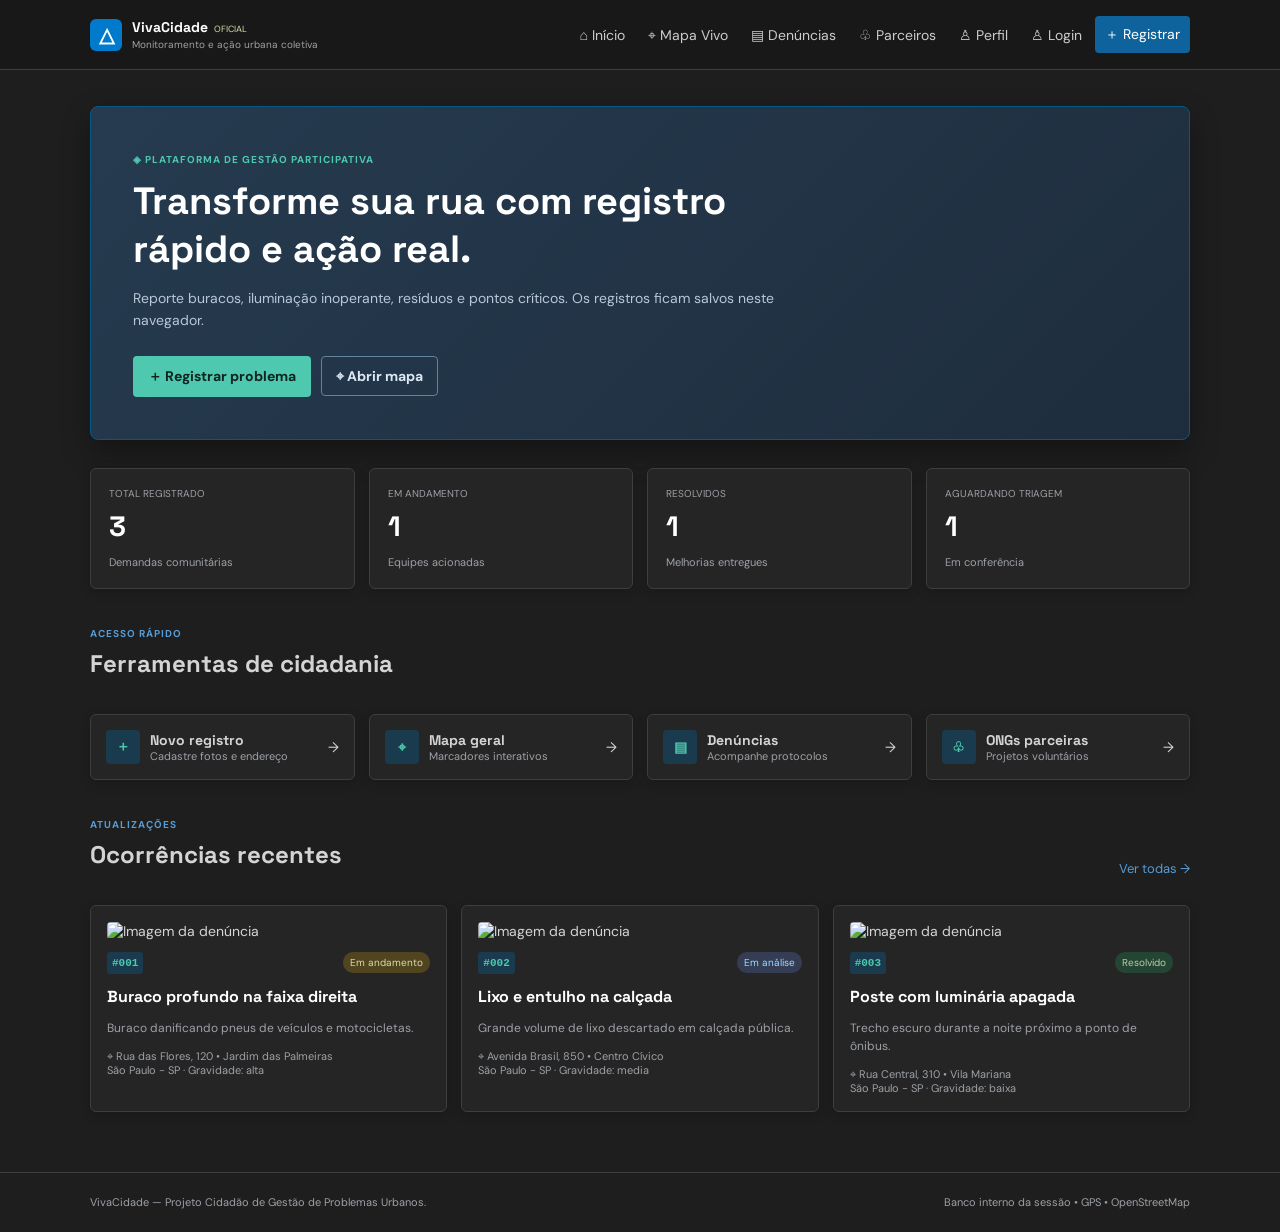
==== index.html @ a3eb6808 "Protítipo PJI" ====
<!doctype html>
<html lang="pt-BR">
<head>
  <meta charset="UTF-8">
  <meta name="viewport" content="width=device-width, initial-scale=1.0">
  <meta name="description" content="VivaCidade: registro colaborativo de problemas urbanos">
  <title>VivaCidade | Problemas Urbanos</title>
  <link rel="preconnect" href="https://fonts.googleapis.com">
  <link rel="preconnect" href="https://fonts.gstatic.com" crossorigin>
  <link href="https://fonts.googleapis.com/css2?family=DM+Sans:wght@400;500;700&family=Space+Grotesk:wght@500;700&display=swap" rel="stylesheet">
  <link rel="stylesheet" href="https://unpkg.com/leaflet@1.9.4/dist/leaflet.css">
  <link rel="stylesheet" href="/style.css">
</head>
<body>
  <header class="topbar">
    <a class="brand" href="#inicio"><b>△</b><span><strong>VivaCidade</strong><small>OFICIAL</small><em>Monitoramento e ação urbana coletiva</em></span></a>
    <button class="menu-toggle" id="menuToggle" aria-label="Abrir menu">☰</button>
    <nav id="mainNav">
      <a href="#inicio">⌂ Início</a><a href="#mapa">⌖ Mapa Vivo</a><a href="#denuncias">▤ Denúncias</a>
      <a href="#colaboradores">♧ Parceiros</a><a href="#perfil">♙ Perfil</a><a href="#login">♙ Login</a>
      <a class="nav-cta" href="#registrar">＋ Registrar</a>
    </nav>
  </header>

  <main class="shell">
    <section class="view" data-view="login" hidden>
      <div class="page-title"><span class="eyebrow muted">Acesso cidadão</span><h1>Entrar na VivaCidade</h1><p>Use sua conta para acompanhar denúncias.</p></div>
      <form id="loginForm" class="panel auth-panel">
        <div class="auth-badge">△</div>
        <label>E-mail<input id="loginEmail" type="email" required placeholder="voce@exemplo.com"></label>
        <label>Senha<input id="loginPassword" type="password" required minlength="6" placeholder="Mínimo de 6 caracteres"></label>
        <button class="button primary" type="submit">Entrar</button>
        <p class="hint">Demo local: a conta é criada somente neste navegador.</p>
      </form>
    </section>

    <section class="view" data-view="inicio">
      <div class="hero"><span class="eyebrow">◈ Plataforma de gestão participativa</span><h1>Transforme sua rua com registro rápido e ação real.</h1><p>Reporte buracos, iluminação inoperante, resíduos e pontos críticos. Os registros ficam salvos neste navegador.</p><div class="actions"><a class="button lime" href="#registrar">＋ Registrar problema</a><a class="button ghost" href="#mapa">⌖ Abrir mapa</a></div></div>
      <div id="stats" class="stats"></div>
      <div class="section-title"><div><span class="eyebrow muted">Acesso rápido</span><h2>Ferramentas de cidadania</h2></div></div>
      <div class="quick-grid"><a href="#registrar" class="quick"><b>＋</b><span><strong>Novo registro</strong><small>Cadastre fotos e endereço</small></span>→</a><a href="#mapa" class="quick"><b>⌖</b><span><strong>Mapa geral</strong><small>Marcadores interativos</small></span>→</a><a href="#denuncias" class="quick"><b>▤</b><span><strong>Denúncias</strong><small>Acompanhe protocolos</small></span>→</a><a href="#colaboradores" class="quick"><b>♧</b><span><strong>ONGs parceiras</strong><small>Projetos voluntários</small></span>→</a></div>
      <div class="section-title"><div><span class="eyebrow muted">Atualizações</span><h2>Ocorrências recentes</h2></div><a class="text-link" href="#denuncias">Ver todas →</a></div>
      <div id="recentComplaints" class="cards"></div>
    </section>

    <section class="view" data-view="registrar" hidden>
      <div class="page-title"><span class="eyebrow muted">Protocolo cidadão digital</span><h1>Registrar problema urbano</h1><p>Os dados ficam no banco interno enquanto esta aba estiver aberta.</p></div>
      <form id="complaintForm" class="panel form-panel"><div class="form-grid">
        <label>Categoria<select id="category"><option value="buraco_na_rua">Buraco na rua</option><option value="lixo_acumulado">Lixo e entulho</option><option value="iluminacao_publica">Iluminação pública</option><option value="alagamento">Alagamento</option><option value="calcada_danificada">Calçada danificada</option><option value="outro">Outro</option></select></label>
        <label>Título<input id="title" required maxlength="120" placeholder="Ex.: Buraco em frente ao número 120"></label>
        <label class="full">Descrição<textarea id="description" required minlength="8" placeholder="Explique o problema e seu impacto."></textarea></label>
        <label>Gravidade<select id="severity"><option value="baixa">Baixa</option><option value="media" selected>Média</option><option value="alta">Alta</option><option value="urgente">Urgente</option></select></label>
        <label>Seu nome<input id="reporterName" value="Morador Local" maxlength="80"></label><label>E-mail<input id="reporterEmail" type="email" value="morador@cidade.org"></label>
        <label class="full">Endereço específico<input id="address" required value="Rua das Flores, 120" placeholder="Avenida Doutor Tancredo de Almeida Neves, 436 - Jardim Sevilha"></label><label>Bairro / Região<input id="neighborhood" value="Jardim Central"></label><label>Cidade / Estado<input id="cityState" required value="São Paulo - SP" placeholder="São Paulo - SP"></label>
        <div class="location"><button type="button" class="button outline" id="useGps">⌖ Usar GPS</button><span id="coordinates">Coordenadas padrão de São Paulo</span></div>
        <label class="full upload">Foto da ocorrência<input id="complaintImage" type="file" accept="image/*"><span id="imageName">Nenhuma imagem selecionada</span></label>
      </div><div class="form-actions"><a class="button ghost-dark" href="#inicio">Cancelar</a><button class="button primary" type="submit">✓ Salvar denúncia</button></div></form>
    </section>

    <section class="view" data-view="denuncias" hidden><div class="page-title row"><div><span class="eyebrow muted">Histórico local</span><h1>Denúncias e ocorrências</h1><p>Busque, apoie e altere o status das ocorrências.</p></div><a class="button primary" href="#registrar">＋ Nova denúncia</a></div><div class="filters"><input id="search" placeholder="Buscar por código, rua ou palavra-chave..."><select id="statusFilter"><option value="">Todos os status</option><option value="em_analise">Em análise</option><option value="em_andamento">Em andamento</option><option value="resolvido">Resolvido</option></select><select id="categoryFilter"><option value="">Todas as categorias</option><option value="buraco_na_rua">Buracos</option><option value="lixo_acumulado">Lixo</option><option value="iluminacao_publica">Iluminação</option><option value="alagamento">Alagamentos</option></select></div><div id="complaintsList" class="stack"></div></section>

    <section class="view" data-view="mapa" hidden><div class="page-title row"><div><span class="eyebrow muted">Geolocalização</span><h1>Mapa Vivo da Cidade</h1><p>Veja os pontos registrados pela comunidade.</p></div><button class="button outline" id="mapGps">⌖ Centralizar no GPS</button></div><div class="map-layout"><div class="map-panel"><div id="mapStatus" class="map-status">Mapa OpenStreetMap pronto</div><div id="mapCanvas"></div></div><aside id="mapDetails" class="panel empty">Selecione uma ocorrência no mapa.</aside></div><div id="mapCards" class="cards compact"></div></section>

    <section class="view" data-view="perfil" hidden><div class="page-title"><span class="eyebrow muted">Preferências</span><h1>Meu perfil</h1><p>As alterações ficam salvas automaticamente.</p></div><div class="two-col"><form id="profileForm" class="panel"><div class="avatar-row"><div id="avatarPreview" class="avatar">♙</div><label class="button outline">Escolher foto<input id="avatarImage" type="file" accept="image/*" hidden></label></div><label>Nome completo<input id="profileName" required></label><label>E-mail<input id="profileEmail" required type="email"></label><label>Bairro de atuação<input id="profileNeighborhood" required></label><label class="check"><input id="notifications" type="checkbox"> Receber notificações</label><button class="button primary">Salvar alterações</button></form><div class="panel summary"><span class="eyebrow muted">Resumo</span><h2 id="profileSummary">Cidadão Participativo</h2><p id="profileSummaryEmail"></p><hr><p><strong id="profileCount">0</strong> denúncias cadastradas</p><p class="success">● Conta ativa</p></div></div></section>

    <section class="view" data-view="colaboradores" hidden><div class="page-title row"><div><span class="eyebrow muted">Rede de impacto</span><h1>ONGs e parceiros</h1><p>Organizações cadastradas pela comunidade.</p></div><button class="button primary" id="showOrgForm">＋ Cadastrar organização</button></div><form id="orgForm" class="panel form-panel" hidden><div class="form-grid"><label>Nome da organização<input id="orgName" required></label><label>Categoria<input id="orgCategory" required></label><label class="full">Descrição curta<input id="orgTagline" required></label><label class="full">Áreas de atuação<textarea id="orgFocus" required></textarea></label><label class="full upload">Imagem<input id="orgImage" type="file" accept="image/*"><span id="orgImageName">Nenhuma imagem selecionada</span></label></div><div class="form-actions"><button type="button" class="button ghost-dark" id="cancelOrg">Cancelar</button><button class="button primary">Salvar organização</button></div></form><div id="orgList" class="cards"></div></section>
  </main>
  <div id="toast" role="status"></div><footer>VivaCidade — Projeto Cidadão de Gestão de Problemas Urbanos.<span>Banco interno da sessão • GPS • OpenStreetMap</span></footer>
  <script src="https://unpkg.com/leaflet@1.9.4/dist/leaflet.js"></script><script src="/app.js"></script>
</body>
</html>
---- style.css ----
:root {
    --bg: #1e1e1e;
    --panel: #252526;
    --panel2: #2d2d30;
    --line: #3e3e42;
    --text: #d4d4d4;
    --muted: #9da1a6;
    --green: #4ec9b0;
    --blue: #569cd6;
    --yellow: #dcdcaa;
    --red: #f48771;
    --shadow: 0 12px 30px #0005;
}

* {
    box-sizing: border-box;
}

html {
    scroll-behavior: smooth;
}

body {
    margin: 0;
    background: var(--bg);
    color: var(--text);
    font: 14px "DM Sans", sans-serif;
}

h1,
h2,
h3,
strong {
    font-family: "Space Grotesk", sans-serif;
}

h1 {
    font-size: 38px;
    margin: 10px 0;
}

h2 {
    font-size: 24px;
    margin: 7px 0;
}

a {
    color: inherit;
    text-decoration: none;
}

button,
input,
select,
textarea {
    font: inherit;
}

button,
.button {
    cursor: pointer;
}

.topbar {
    height: 70px;
    background: #181818;
    border-bottom: 1px solid var(--line);
    display: flex;
    align-items: center;
    justify-content: space-between;
    padding: 0 max(20px, calc((100% - 1100px) / 2));
    position: sticky;
    top: 0;
    z-index: 5;
}

.brand {
    display: flex;
    align-items: center;
    gap: 10px;
}

.brand>b {
    display: grid;
    place-items: center;
    width: 32px;
    height: 32px;
    border-radius: 6px;
    background: #007acc;
    color: white;
    font-size: 20px;
}

.brand strong {
    color: #fff;
}

.brand small {
    color: var(--yellow);
    font-size: 9px;
    margin-left: 6px;
}

.brand em {
    display: block;
    color: var(--muted);
    font-size: 10px;
    font-style: normal;
    margin-top: 2px;
}

nav {
    display: flex;
    gap: 3px;
    align-items: center;
    color: #ccc;
}

nav a {
    padding: 9px 10px;
    border-radius: 4px;
}

nav a:hover,
nav a:focus {
    background: #37373d;
    color: #fff;
}

nav .nav-cta {
    background: #0e639c;
    color: #fff;
}

.menu-toggle {
    display: none;
    background: none;
    border: 0;
    color: #ddd;
    font-size: 24px;
}

.shell {
    width: min(1100px, calc(100% - 32px));
    margin: 36px auto 60px;
}

.view[hidden] {
    display: none;
}

.hero {
    padding: 42px;
    border: 1px solid #075985;
    background: linear-gradient(135deg, #263b50, #1e2d3d);
    border-radius: 8px;
    box-shadow: var(--shadow);
}

.hero h1 {
    max-width: 690px;
    color: #fff;
}

.hero p {
    max-width: 700px;
    line-height: 1.6;
    color: #b8c7d9;
}

.eyebrow {
    text-transform: uppercase;
    letter-spacing: .1em;
    font-size: 10px;
    color: var(--green);
    font-weight: 700;
}

.muted {
    color: var(--blue);
}

.actions,
.form-actions,
.row,
.avatar-row,
.location {
    display: flex;
    align-items: center;
    gap: 10px;
}

.actions {
    margin-top: 24px;
}

.button {
    display: inline-flex;
    align-items: center;
    justify-content: center;
    border: 1px solid transparent;
    border-radius: 4px;
    padding: 10px 14px;
    font-weight: 700;
    transition: .18s;
}

.button:hover {
    filter: brightness(1.15);
}

.primary {
    background: #0e639c;
    color: #fff;
}

.lime {
    background: #4ec9b0;
    color: #10251f;
}

.ghost {
    border-color: #63829c;
    background: transparent;
    color: #dce8f4;
}

.ghost-dark {
    border-color: var(--line);
    background: transparent;
    color: var(--text);
}

.outline {
    border-color: #5b6570;
    background: transparent;
    color: var(--green);
}

.stats,
.quick-grid,
.cards {
    display: grid;
    grid-template-columns: repeat(4, 1fr);
    gap: 14px;
    margin: 28px 0;
}

.stat,
.panel,
.quick,
.complaint-card,
.org-card {
    background: var(--panel);
    border: 1px solid var(--line);
    border-radius: 6px;
    box-shadow: 0 3px 12px #0003;
}

.stat {
    padding: 18px;
}

.stat small {
    display: block;
    color: var(--muted);
    text-transform: uppercase;
    font-size: 10px;
}

.stat strong {
    display: block;
    font-size: 28px;
    color: #fff;
    margin: 8px 0;
}

.stat span,
.quick small {
    font-size: 11px;
    color: var(--muted);
}

.section-title,
.page-title {
    margin: 34px 0 18px;
}

.section-title {
    display: flex;
    justify-content: space-between;
    align-items: end;
}

.text-link {
    color: var(--blue);
    font-size: 13px;
}

.quick {
    display: flex;
    align-items: center;
    gap: 10px;
    padding: 15px;
}

.quick>b {
    display: grid;
    place-items: center;
    width: 34px;
    height: 34px;
    background: #193b4d;
    color: var(--green);
    border-radius: 4px;
}

.quick span {
    flex: 1;
}

.quick strong,
.quick small {
    display: block;
}

.cards {
    grid-template-columns: repeat(3, 1fr);
}

.cards.compact {
    grid-template-columns: repeat(4, 1fr);
}

.complaint-card,
.org-card {
    padding: 16px;
}

.complaint-card img,
.org-card img {
    width: 100%;
    height: 135px;
    object-fit: cover;
    border-radius: 4px;
    margin-bottom: 12px;
}

.card-top,
.meta,
.card-actions {
    display: flex;
    align-items: center;
    gap: 8px;
    justify-content: space-between;
}

.code {
    font: 700 11px monospace;
    color: var(--green);
    background: #193b4d;
    padding: 5px;
    border-radius: 3px;
}

.badge {
    font-size: 10px;
    background: #353d55;
    color: #9cdcfe;
    padding: 4px 7px;
    border-radius: 10px;
}

.status-em_andamento {
    color: #dcdcaa;
    background: #50451f;
}

.status-resolvido {
    color: #b5cea8;
    background: #244534;
}

.complaint-card h3,
.org-card h3 {
    font-size: 16px;
    margin: 12px 0 6px;
    color: #fff;
}

.complaint-card p,
.org-card p {
    font-size: 12px;
    color: var(--muted);
    line-height: 1.5;
}

.meta {
    justify-content: flex-start;
    flex-wrap: wrap;
    color: var(--muted);
    font-size: 11px;
}

.page-title p {
    color: var(--muted);
}

.row {
    justify-content: space-between;
    align-items: end;
}

.panel {
    padding: 22px;
}

.form-panel {
    max-width: 850px;
}

.auth-panel {
    max-width: 420px;
    margin: 0 auto;
}

.auth-badge,
.avatar {
    display: grid;
    place-items: center;
    background: #193b4d;
    color: var(--green);
    border-radius: 5px;
}

.auth-badge {
    width: 55px;
    height: 55px;
    margin: 0 auto 20px;
    font-size: 28px;
}

.auth-panel label {
    display: block;
    margin: 15px 0;
}

.hint {
    color: var(--muted);
    font-size: 11px;
    text-align: center;
}

.form-grid {
    display: grid;
    grid-template-columns: 1fr 1fr;
    gap: 16px;
}

label {
    font-weight: 700;
    font-size: 12px;
    color: #ddd;
}

.full {
    grid-column: 1 / -1;
}

input,
select,
textarea {
    display: block;
    width: 100%;
    margin-top: 7px;
    padding: 11px;
    border: 1px solid #555;
    background: #1f1f1f;
    color: var(--text);
    border-radius: 4px;
    outline: 0;
}

input:focus,
select:focus,
textarea:focus {
    border-color: var(--blue);
    box-shadow: 0 0 0 2px #569cd633;
}

textarea {
    min-height: 105px;
    resize: vertical;
}

.form-actions {
    justify-content: flex-end;
    margin-top: 22px;
}

.location {
    grid-column: 1 / -1;
    justify-content: flex-start;
    background: #193b4d;
    padding: 12px;
    color: var(--muted);
    font-size: 11px;
}

.upload {
    border: 1px dashed #667;
    padding: 13px;
    border-radius: 4px;
}

.upload input {
    border: 0;
    padding: 0;
}

.upload span {
    display: block;
    color: var(--muted);
    font-weight: 400;
    margin-top: 6px;
}

.filters {
    display: grid;
    grid-template-columns: 2fr 1fr 1fr;
    gap: 10px;
    margin-bottom: 16px;
}

.stack {
    display: grid;
    gap: 12px;
}

.complaint-card.list {
    display: grid;
    grid-template-columns: 1fr auto;
    gap: 15px;
    align-items: center;
}

.complaint-card.list img {
    width: 130px;
    height: 90px;
    grid-row: span 2;
    margin: 0;
}

.card-actions {
    justify-content: flex-end;
    flex-wrap: wrap;
}

.card-actions select {
    width: auto;
    margin: 0;
    padding: 8px;
}

.button.danger {
    border-color: #8d3d35;
    color: #f48771;
    background: transparent;
}

.map-layout {
    display: grid;
    grid-template-columns: 2fr 1fr;
    gap: 16px;
}

.map-panel {
    height: 480px;
    position: relative;
    border: 1px solid var(--line);
    border-radius: 6px;
    overflow: hidden;
}

#mapCanvas {
    width: 100%;
    height: 100%;
    background: #263238;
}

.map-status {
    position: absolute;
    z-index: 2;
    top: 12px;
    left: 12px;
    background: #181818dd;
    padding: 8px;
    border-radius: 4px;
    font-size: 11px;
    color: var(--green);
}

.map-details {
    min-height: 480px;
}

.empty {
    text-align: center;
    color: var(--muted);
    padding: 45px 15px;
}

.detail-image {
    width: 100%;
    max-height: 150px;
    object-fit: cover;
}

.two-col {
    display: grid;
    grid-template-columns: 1.5fr 1fr;
    gap: 16px;
}

.two-col label {
    display: block;
    margin-bottom: 15px;
}

.avatar-row {
    justify-content: flex-start;
    margin-bottom: 20px;
}

.avatar {
    width: 68px;
    height: 68px;
    font-size: 30px;
    overflow: hidden;
}

.avatar img {
    width: 100%;
    height: 100%;
    object-fit: cover;
}

.check {
    display: flex !important;
    align-items: center;
    gap: 8px;
}

.check input {
    width: auto;
    margin: 0;
}

.summary h2 {
    margin-top: 18px;
}

.summary p {
    color: var(--muted);
}

.summary hr {
    border: 0;
    border-top: 1px solid var(--line);
    margin: 22px 0;
}

.success {
    color: var(--green) !important;
    font-weight: 700;
}

#toast {
    position: fixed;
    right: 18px;
    bottom: 18px;
    padding: 13px 16px;
    background: #333;
    color: #fff;
    border: 1px solid #555;
    border-radius: 4px;
    opacity: 0;
    transform: translateY(12px);
    transition: .25s;
    z-index: 20;
}

#toast.show {
    opacity: 1;
    transform: translateY(0);
}

footer {
    border-top: 1px solid var(--line);
    padding: 22px max(20px, calc((100% - 1100px) / 2));
    display: flex;
    justify-content: space-between;
    gap: 18px;
    color: var(--muted);
    font-size: 11px;
}

@media (max-width: 800px) {
    .topbar {
        padding: 0 16px;
    }

    .menu-toggle {
        display: block;
    }

    nav {
        display: none;
        position: absolute;
        top: 70px;
        left: 0;
        right: 0;
        padding: 10px 16px;
        background: #181818;
        flex-direction: column;
        align-items: stretch;
        border-bottom: 1px solid var(--line);
    }

    nav.open {
        display: flex;
    }

    .hero {
        padding: 30px 24px;
    }

    .hero h1 {
        font-size: 31px;
    }

    .stats,
    .quick-grid {
        grid-template-columns: repeat(2, 1fr);
    }

    .cards,
    .cards.compact,
    .two-col,
    .map-layout {
        grid-template-columns: 1fr;
    }

    .filters,
    .form-grid {
        grid-template-columns: 1fr;
    }

    .full {
        grid-column: auto;
    }

    .row {
        align-items: flex-start;
        flex-direction: column;
    }

    .complaint-card.list {
        grid-template-columns: 1fr;
    }

    .complaint-card.list img {
        width: 100%;
        height: 145px;
        grid-row: auto;
    }

    .card-actions {
        justify-content: flex-start;
    }

    footer {
        flex-direction: column;
    }
}

@media (max-width: 480px) {
    .shell {
        width: calc(100% - 22px);
        margin-top: 22px;
    }

    .hero h1 {
        font-size: 27px;
    }

    .actions {
        flex-direction: column;
        align-items: stretch;
    }

    .actions .button {
        text-align: center;
    }

    .stats {
        gap: 8px;
    }

    .stat {
        padding: 13px;
    }
}
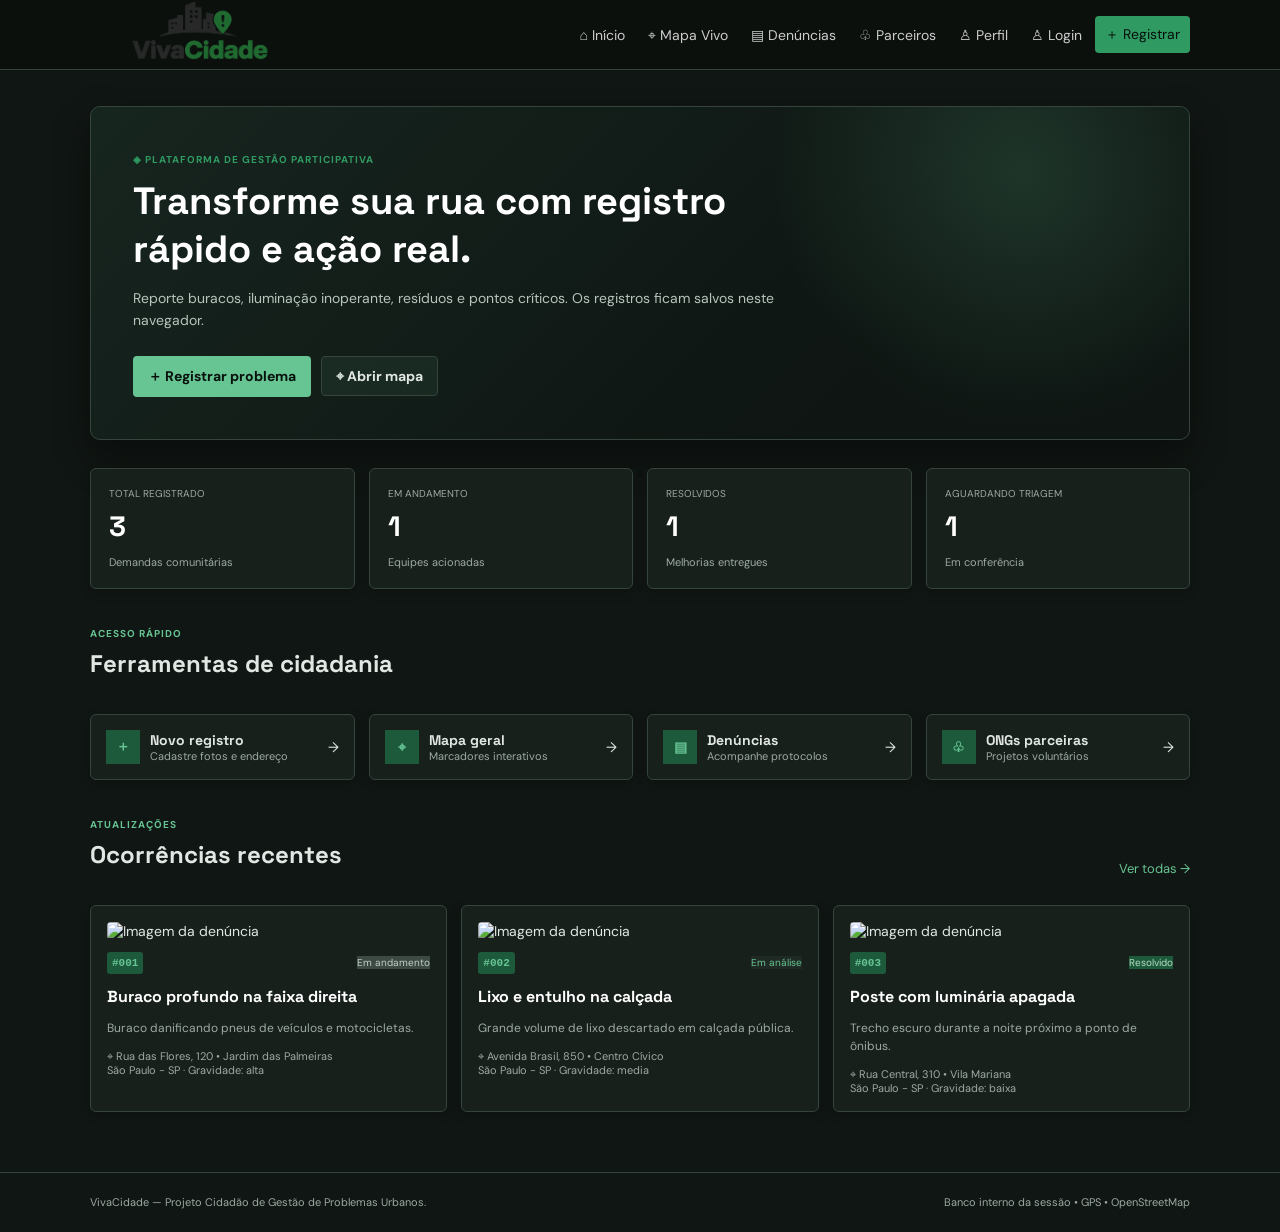
==== commit d4d025a1: "logo e interface" ====
--- a/index.html
+++ b/index.html
@@ -13,7 +13,11 @@
 </head>
 <body>
   <header class="topbar">
-    <a class="brand" href="#inicio"><b>△</b><span><strong>VivaCidade</strong><small>OFICIAL</small><em>Monitoramento e ação urbana coletiva</em></span></a>
+    <a class="brand" href="#inicio" aria-label="VivaCidade - Início">
+      <b class="brand-logo" aria-hidden="true">
+        <img src="/img/Logo%20VivaCidade_%20Cidade%20e%20Alertas.webp" alt="Logo VivaCidade">
+      </b>
+    </a>
     <button class="menu-toggle" id="menuToggle" aria-label="Abrir menu">☰</button>
     <nav id="mainNav">
       <a href="#inicio">⌂ Início</a><a href="#mapa">⌖ Mapa Vivo</a><a href="#denuncias">▤ Denúncias</a>
@@ -51,8 +55,12 @@
         <label class="full">Descrição<textarea id="description" required minlength="8" placeholder="Explique o problema e seu impacto."></textarea></label>
         <label>Gravidade<select id="severity"><option value="baixa">Baixa</option><option value="media" selected>Média</option><option value="alta">Alta</option><option value="urgente">Urgente</option></select></label>
         <label>Seu nome<input id="reporterName" value="Morador Local" maxlength="80"></label><label>E-mail<input id="reporterEmail" type="email" value="morador@cidade.org"></label>
-        <label class="full">Endereço específico<input id="address" required value="Rua das Flores, 120" placeholder="Avenida Doutor Tancredo de Almeida Neves, 436 - Jardim Sevilha"></label><label>Bairro / Região<input id="neighborhood" value="Jardim Central"></label><label>Cidade / Estado<input id="cityState" required value="São Paulo - SP" placeholder="São Paulo - SP"></label>
-        <div class="location"><button type="button" class="button outline" id="useGps">⌖ Usar GPS</button><span id="coordinates">Coordenadas padrão de São Paulo</span></div>
+        <label class="full">Endereço específico<input id="address" required placeholder="Rua, avenida, número e complemento"></label><label>Bairro / Região<input id="neighborhood" placeholder="Bairro ou região"></label><label>Cidade / Estado<input id="cityState" required placeholder="Cidade - UF"></label>
+        <div class="location full"><button type="button" class="button outline" id="useGps">⌖ Usar minha localização atual</button><button type="button" class="button outline" id="openLocationPicker">◉ Escolher qualquer local no mapa</button><span id="coordinates">Nenhuma localização selecionada</span></div>
+        <div id="locationPickerWrap" class="location-picker full" hidden>
+          <div class="address-search"><input id="locationSearch" type="text" placeholder="Digite rua, bairro, cidade ou CEP"><button type="button" class="button outline" id="searchLocation">Buscar</button></div>
+          <div id="locationPickerMap"></div>
+          <small>Clique em qualquer lugar do mapa ou arraste o marcador para ajustar a localização exata.</small></div>
         <label class="full upload">Foto da ocorrência<input id="complaintImage" type="file" accept="image/*"><span id="imageName">Nenhuma imagem selecionada</span></label>
       </div><div class="form-actions"><a class="button ghost-dark" href="#inicio">Cancelar</a><button class="button primary" type="submit">✓ Salvar denúncia</button></div></form>
     </section>
--- a/style.css
+++ b/style.css
@@ -1,15 +1,17 @@
 :root {
-    --bg: #1e1e1e;
-    --panel: #252526;
-    --panel2: #2d2d30;
-    --line: #3e3e42;
-    --text: #d4d4d4;
-    --muted: #9da1a6;
-    --green: #4ec9b0;
-    --blue: #569cd6;
-    --yellow: #dcdcaa;
-    --red: #f48771;
-    --shadow: 0 12px 30px #0005;
+    --bg: #101613;
+    --panel: #18201c;
+    --panel2: #202a25;
+    --line: #35443d;
+    --text: #e1e7e3;
+    --muted: #9daaa2;
+    --green: #2f9b63;
+    --green-bright: #67c493;
+    --green-soft: #1d5a3c;
+    --blue: #67c493;
+    --yellow: #a8bdaf;
+    --red: #d08a82;
+    --shadow: 0 16px 36px rgba(0, 0, 0, .38);
 }
 
 * {
@@ -63,7 +65,7 @@
 
 .topbar {
     height: 70px;
-    background: #181818;
+    background: #0b100d;
     border-bottom: 1px solid var(--line);
     display: flex;
     align-items: center;
@@ -83,12 +85,27 @@
 .brand>b {
     display: grid;
     place-items: center;
+    width: 220px;
+    height: 70px;
+    flex: 0 0 220px;
+    padding: 0;
+    overflow: hidden;
+    border: 0;
+    background: transparent;
+    box-shadow: none;
+}
+
+.brand-logo img {
+    width: 180px;
+    height: 70px;
+    display: block;
+    object-fit: cover;
+    object-position: center;
+}
+
+.brand-logo svg {
     width: 32px;
     height: 32px;
-    border-radius: 6px;
-    background: #007acc;
-    color: white;
-    font-size: 20px;
 }
 
 .brand strong {
@@ -123,13 +140,13 @@
 
 nav a:hover,
 nav a:focus {
-    background: #37373d;
-    color: #fff;
+    background: var(--panel2);
+    color: var(--green-bright);
 }
 
 nav .nav-cta {
-    background: #0e639c;
-    color: #fff;
+    background: var(--green);
+    color: #07100b;
 }
 
 .menu-toggle {
@@ -151,9 +168,11 @@
 
 .hero {
     padding: 42px;
-    border: 1px solid #075985;
-    background: linear-gradient(135deg, #263b50, #1e2d3d);
-    border-radius: 8px;
+    border: 1px solid var(--line);
+    background:
+        radial-gradient(circle at 85% 20%, rgba(103, 196, 147, .18), transparent 26%),
+        linear-gradient(135deg, #17251f, #0e1512 72%);
+    border-radius: 10px;
     box-shadow: var(--shadow);
 }
 
@@ -165,7 +184,7 @@
 .hero p {
     max-width: 700px;
     line-height: 1.6;
-    color: #b8c7d9;
+    color: #b7c5bc;
 }
 
 .eyebrow {
@@ -210,19 +229,19 @@
 }
 
 .primary {
-    background: #0e639c;
-    color: #fff;
+    background: var(--green);
+    color: #07100b;
 }
 
 .lime {
-    background: #4ec9b0;
-    color: #10251f;
+    background: var(--green-bright);
+    color: #08120c;
 }
 
 .ghost {
-    border-color: #63829c;
-    background: transparent;
-    color: #dce8f4;
+    border-color: var(--line);
+    background: rgba(103, 196, 147, .08);
+    color: var(--text);
 }
 
 .ghost-dark {
@@ -232,9 +251,9 @@
 }
 
 .outline {
-    border-color: #5b6570;
+    border-color: var(--green);
     background: transparent;
-    color: var(--green);
+    color: var(--green-bright);
 }
 
 .stats,
@@ -309,9 +328,8 @@
     place-items: center;
     width: 34px;
     height: 34px;
-    background: #193b4d;
-    color: var(--green);
-    border-radius: 4px;
+    background: var(--green-soft);
+    color: var(--green-bright);
 }
 
 .quick span {
@@ -356,28 +374,26 @@
 
 .code {
     font: 700 11px monospace;
-    color: var(--green);
-    background: #193b4d;
+    color: var(--green-bright);
+    background: var(--green-soft);
     padding: 5px;
     border-radius: 3px;
 }
 
 .badge {
     font-size: 10px;
-    background: #353d55;
-    color: #9cdcfe;
-    padding: 4px 7px;
-    border-radius: 10px;
+    background: var(--panel2);
+    color: var(--green-bright);
 }
 
 .status-em_andamento {
-    color: #dcdcaa;
-    background: #50451f;
+    color: #c1cfc6;
+    background: #3d4a43;
 }
 
 .status-resolvido {
-    color: #b5cea8;
-    background: #244534;
+    color: #b5dbc1;
+    background: var(--green-soft);
 }
 
 .complaint-card h3,
@@ -427,7 +443,7 @@
 .avatar {
     display: grid;
     place-items: center;
-    background: #193b4d;
+    background: var(--green-soft);
     color: var(--green);
     border-radius: 5px;
 }
@@ -473,8 +489,8 @@
     width: 100%;
     margin-top: 7px;
     padding: 11px;
-    border: 1px solid #555;
-    background: #1f1f1f;
+    border: 1px solid var(--line);
+    background: #111713;
     color: var(--text);
     border-radius: 4px;
     outline: 0;
@@ -483,8 +499,8 @@
 input:focus,
 select:focus,
 textarea:focus {
-    border-color: var(--blue);
-    box-shadow: 0 0 0 2px #569cd633;
+    border-color: var(--green-bright);
+    box-shadow: 0 0 0 3px rgba(103, 196, 147, .16);
 }
 
 textarea {
@@ -500,10 +516,44 @@
 .location {
     grid-column: 1 / -1;
     justify-content: flex-start;
-    background: #193b4d;
-    padding: 12px;
-    color: var(--muted);
-    font-size: 11px;
+    flex-wrap: wrap;
+    background: var(--green-soft);
+}
+
+.location-picker {
+    border: 1px solid var(--line);
+    border-radius: 6px;
+    padding: 10px;
+    background: #1f1f1f;
+}
+
+.location-picker small {
+    display: block;
+    margin-top: 8px;
+    color: var(--muted);
+}
+
+.address-search {
+    display: grid;
+    grid-template-columns: 1fr auto;
+    gap: 8px;
+    margin-bottom: 8px;
+}
+
+.address-search input {
+    margin: 0;
+}
+
+#mapCanvas {
+    width: 100%;
+    height: 100%;
+    background: #17201b;
+}
+
+#locationPickerMap {
+    width: 100%;
+    height: 320px;
+    background: #17201b;
 }
 
 .upload {
@@ -679,9 +729,9 @@
     right: 18px;
     bottom: 18px;
     padding: 13px 16px;
-    background: #333;
-    color: #fff;
-    border: 1px solid #555;
+    background: #152219;
+    color: var(--text);
+    border: 1px solid var(--green);
     border-radius: 4px;
     opacity: 0;
     transform: translateY(12px);
@@ -716,11 +766,11 @@
     nav {
         display: none;
         position: absolute;
-        top: 70px;
+        top: 86px;
         left: 0;
         right: 0;
         padding: 10px 16px;
-        background: #181818;
+        background: #0b100d;
         flex-direction: column;
         align-items: stretch;
         border-bottom: 1px solid var(--line);
@@ -809,4 +859,12 @@
     .stat {
         padding: 13px;
     }
-}
+
+    .address-search {
+        grid-template-columns: 1fr;
+    }
+
+    #locationPickerMap {
+        height: 260px;
+    }
+}
